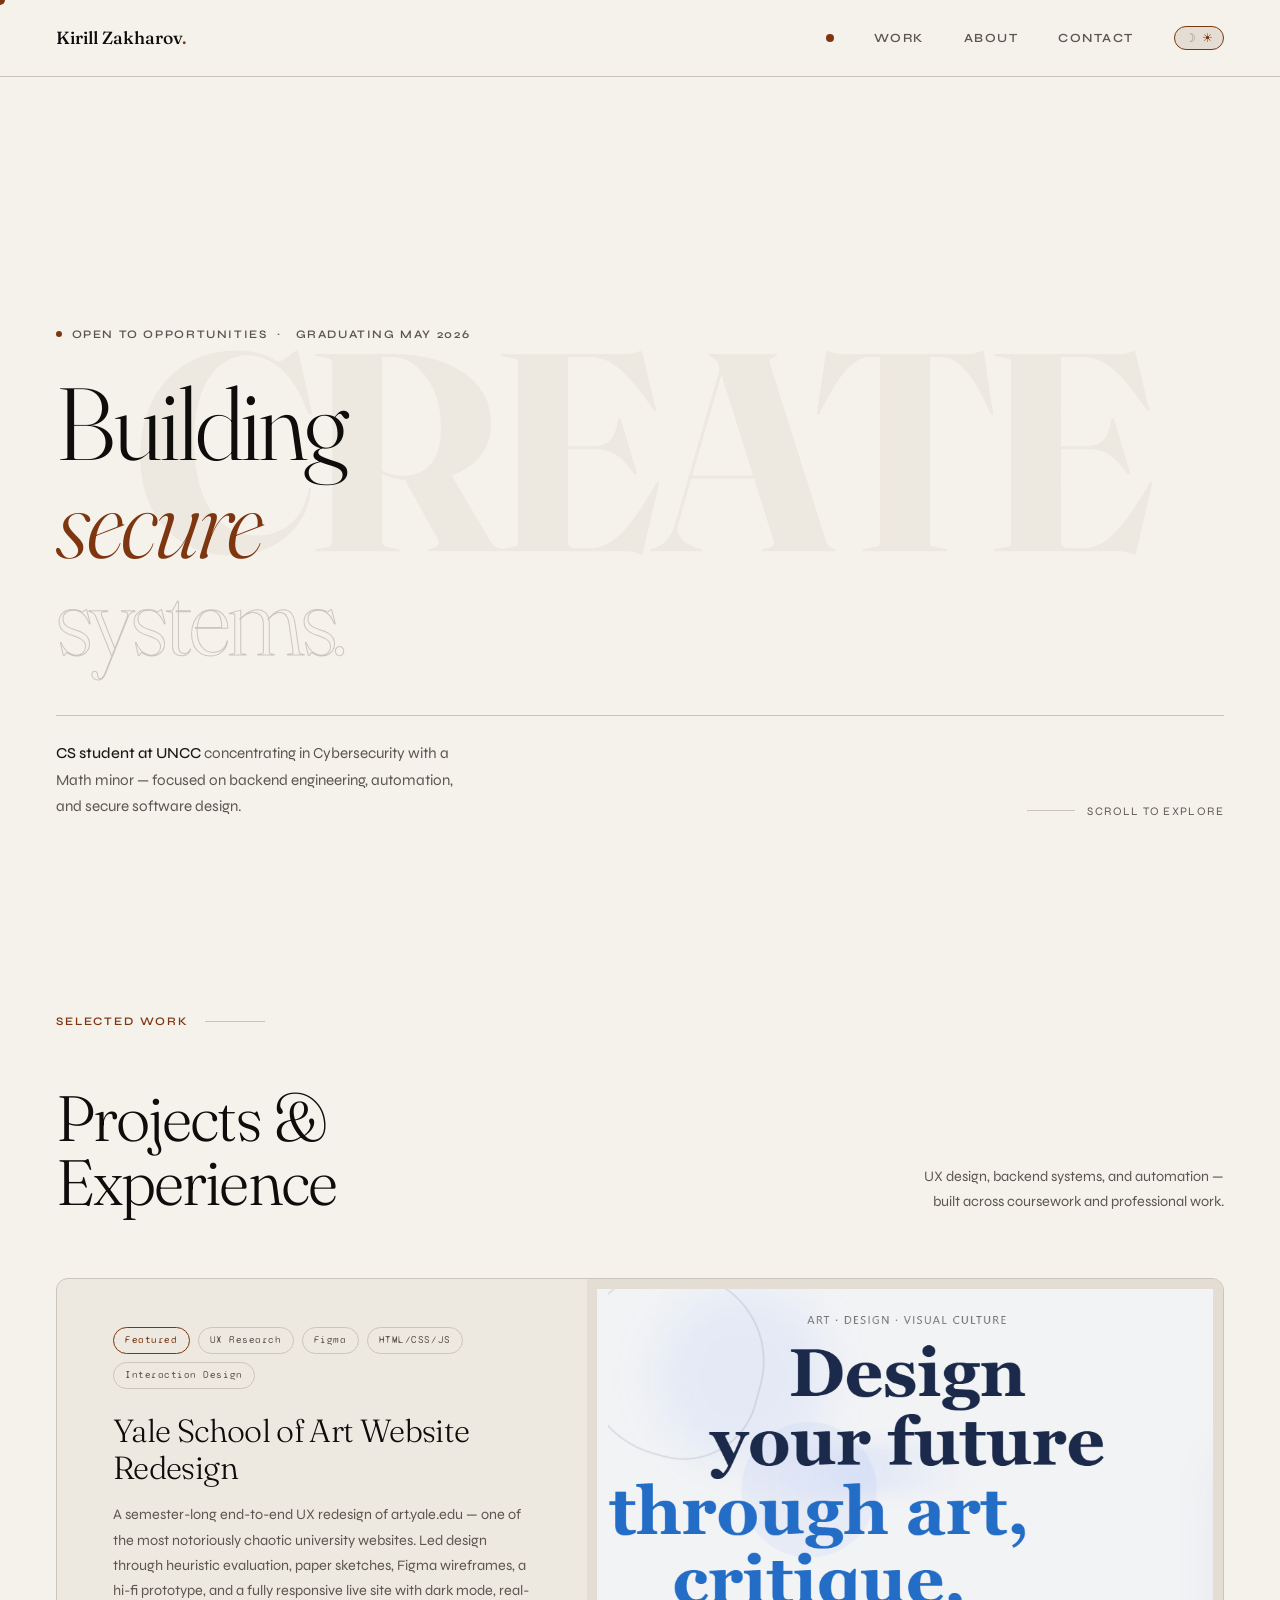
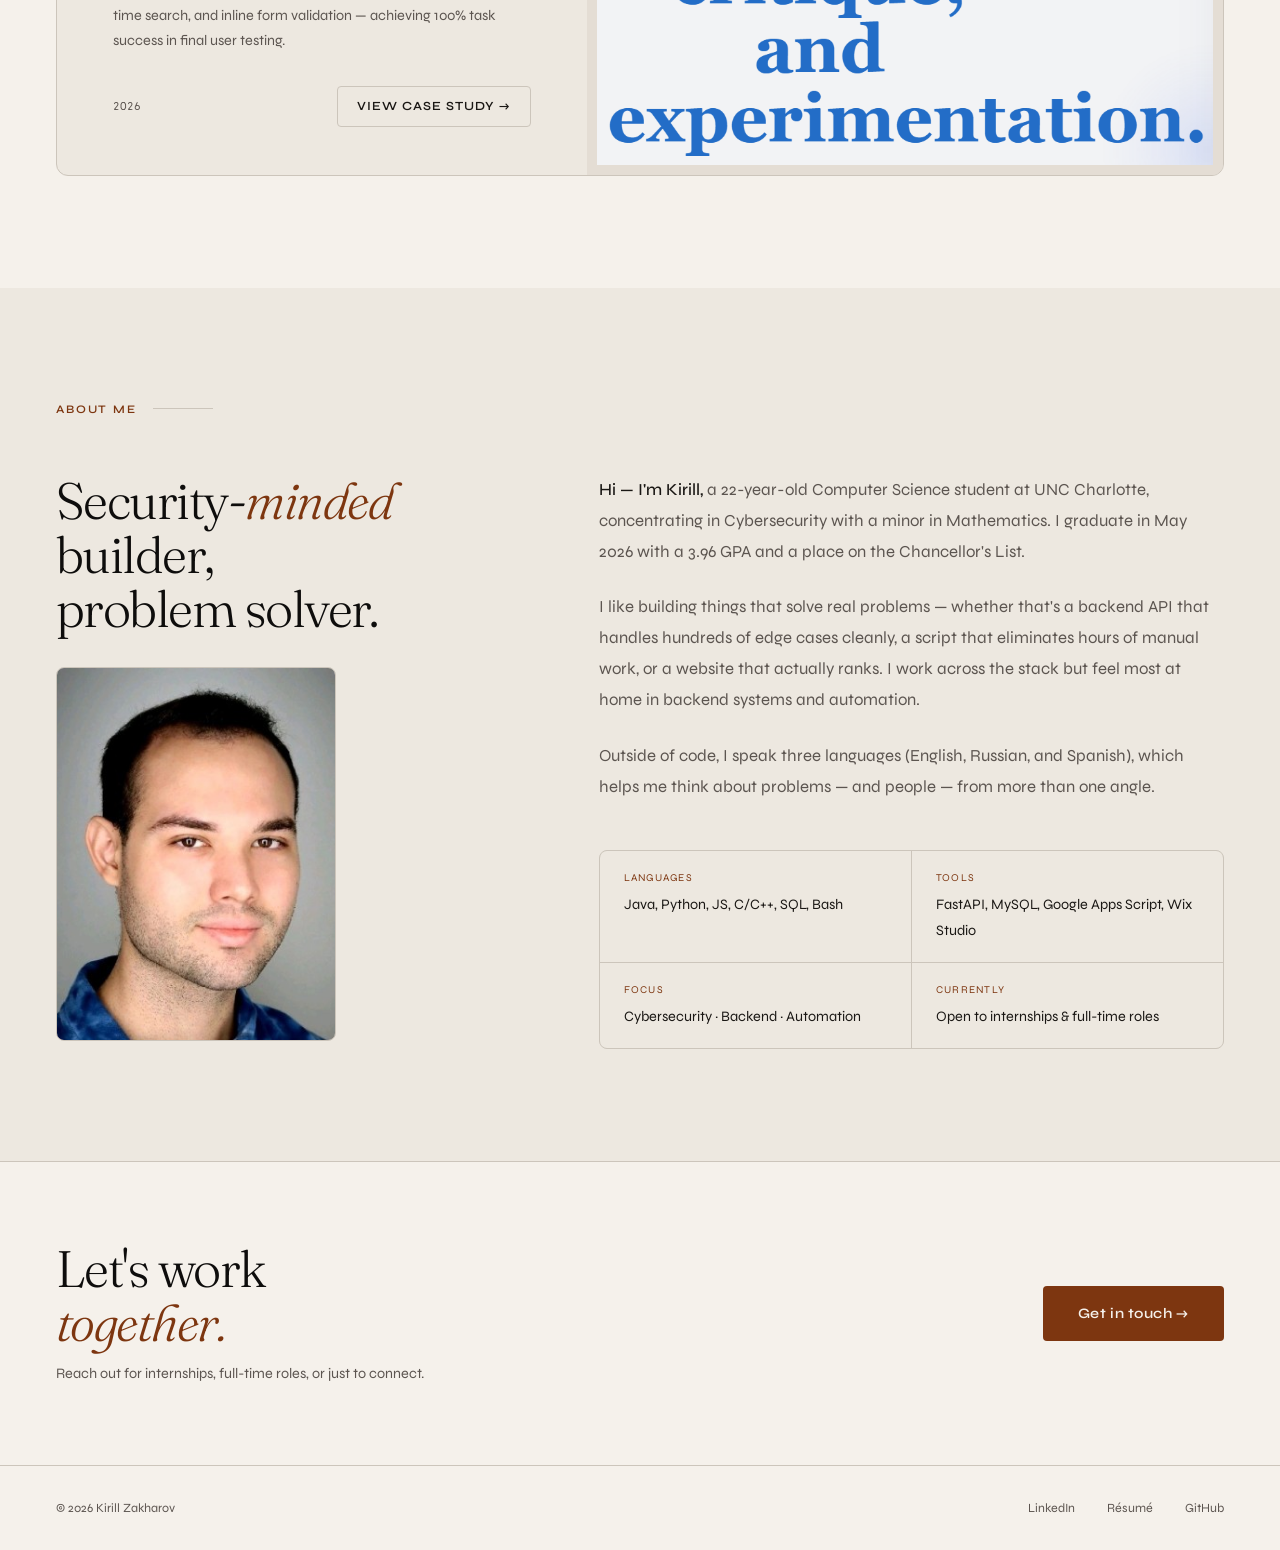
==== index.html @ 57b26640 "first commit" ====
<!doctype html>
<html lang="en">
  <head>
    <meta charset="UTF-8" />
    <meta name="viewport" content="width=device-width, initial-scale=1.0" />
    <title>Kirill Zakharov — Portfolio</title>
    <link rel="preconnect" href="https://fonts.googleapis.com" />
    <link
      href="https://fonts.googleapis.com/css2?family=Fraunces:ital,opsz,wght@0,9..144,300;0,9..144,500;0,9..144,700;1,9..144,300;1,9..144,500&family=Syne:wght@400;500;600;700&family=Syne+Mono&display=swap"
      rel="stylesheet"
    />
    <link rel="stylesheet" href="./css/style.css" />
  </head>
  <body>
    <div class="cursor" id="cursor"></div>

    <nav>
      <a href="#" class="nav-logo"
        ><span>Kirill Zakharov</span><span>.</span></a
      >
      <div class="nav-right">
        <div class="nav-dot"></div>
        <a href="#work">Work</a>
        <a href="#about">About</a>
        <a href="#contact">Contact</a>
        <button
          class="mode-toggle"
          id="mode-toggle"
          aria-label="Toggle color mode"
        ></button>
      </div>
    </nav>

    <!-- HERO -->
    <div class="hero">
      <div class="hero-bg-text">CREATE</div>
      <div class="hero-status">
        Open to opportunities &nbsp;·&nbsp;
        <span>Graduating May 2026</span>
      </div>
      <h1>
        <span>Building</span><br />
        <em>secure</em><br />
        <span class="outline">systems.</span>
      </h1>
      <div class="hero-divider"></div>
      <div class="hero-bottom">
        <p class="hero-desc">
          <strong>CS student at UNCC</strong> concentrating in Cybersecurity
          with a Math minor — focused on backend engineering, automation, and
          secure software design.
        </p>
        <div class="hero-scroll">
          <div class="scroll-line"></div>
          Scroll to explore
        </div>
      </div>
    </div>

    <!-- WORK -->
    <div class="section" id="work">
      <div class="section-eyebrow">Selected Work</div>
      <div class="work-header">
        <h2>Projects &amp;<br />Experience</h2>
        <p>
          UX design, backend systems, and automation — built across coursework
          and professional work.
        </p>
      </div>

      <div class="case-studies">
        <!-- FEATURED: Yale School of Art Redesign -->
        <div class="cs-card" data-delay="0">
          <div class="cs-info">
            <div>
              <div class="cs-tags">
                <span class="cs-tag featured">Featured</span>
                <span class="cs-tag">UX Research</span>
                <span class="cs-tag">Figma</span>
                <span class="cs-tag">HTML/CSS/JS</span>
                <span class="cs-tag">Interaction Design</span>
              </div>
              <h3>Yale School of Art Website Redesign</h3>
              <p>
                A semester-long end-to-end UX redesign of art.yale.edu — one of
                the most notoriously chaotic university websites. Led design
                through heuristic evaluation, paper sketches, Figma wireframes,
                a hi-fi prototype, and a fully responsive live site with dark
                mode, real-time search, and inline form validation — achieving
                100% task success in final user testing.
              </p>
            </div>
            <div class="cs-footer">
              <span class="cs-year">2026</span>
              <a href="case-study.html" class="cs-link">View Case Study →</a>
            </div>
          </div>
          <div class="cs-image">
            <img
              src="./files/yalecover.png"
              alt="Yale School of Art Redesign Screenshot"
            />
          </div>
        </div>
      </div>
    </div>

    <!-- ABOUT -->
    <div id="about">
      <div class="inner">
        <div class="section-eyebrow">About Me</div>
        <div class="about-grid">
          <div class="about-left">
            <h2>Security-<em>minded</em><br />builder,<br />problem solver.</h2>
            <div class="about-photo">
              <img
                src="./files/1727371143587.jpg"
                alt="Kirill Zakharov Photo"
              />
            </div>
          </div>
          <div class="about-right">
            <p>
              <strong>Hi — I'm Kirill,</strong> a 22-year-old Computer Science
              student at UNC Charlotte, concentrating in Cybersecurity with a
              minor in Mathematics. I graduate in May 2026 with a 3.96 GPA and a
              place on the Chancellor's List.
            </p>
            <p>
              I like building things that solve real problems — whether that's a
              backend API that handles hundreds of edge cases cleanly, a script
              that eliminates hours of manual work, or a website that actually
              ranks. I work across the stack but feel most at home in backend
              systems and automation.
            </p>
            <p>
              Outside of code, I speak three languages (English, Russian, and
              Spanish), which helps me think about problems — and people — from
              more than one angle.
            </p>
            <div class="skills-grid">
              <div class="skill-item">
                <label>Languages</label>
                <span>Java, Python, JS, C/C++, SQL, Bash</span>
              </div>
              <div class="skill-item">
                <label>Tools</label>
                <span>FastAPI, MySQL, Google Apps Script, Wix Studio</span>
              </div>
              <div class="skill-item">
                <label>Focus</label>
                <span>Cybersecurity · Backend · Automation</span>
              </div>
              <div class="skill-item">
                <label>Currently</label>
                <span>Open to internships &amp; full-time roles</span>
              </div>
            </div>
          </div>
        </div>
      </div>
    </div>

    <!-- CONTACT -->
    <div id="contact">
      <div class="contact-strip">
        <div class="contact-left">
          <h2>Let's work<br /><em>together.</em></h2>
          <p>Reach out for internships, full-time roles, or just to connect.</p>
        </div>
        <a
          href="mailto:kizakh0114@gmail.com"
          class="contact-btn"
          id="contact-email"
          >Get in touch →</a
        >
      </div>
    </div>

    <footer>
      <p>© 2026 Kirill Zakharov</p>
      <div class="footer-links">
        <a href="https://www.linkedin.com/in/kzakharo" target="_blank"
          >LinkedIn</a
        >
        <a href="./files/KZResume.pdf" target="_blank">Résumé</a>
        <a href="https://github.com/ZKirill01" target="_blank">GitHub</a>
      </div>
    </footer>

    <script src="./js/script.js"></script>
  </body>
</html>
---- css/style.css ----
:root {
  --bg: #0e0d0c;
  --bg2: #161513;
  --bg3: #1e1c1a;
  --border: #2d2a27;
  --text: #ede8e0;
  --muted: #9a9288; /* contrast ≥6.3:1 on all dark bgs */
  --accent: #e8894a; /* contrast 7.5:1 on dark bg */
  --accent2: #c96b28;
  --warn: #d4834a; /* change-problem text – 6.2:1 on bg2 */
  --white: #f5f1eb;
}

:root.light {
  --bg: #f5f1eb;
  --bg2: #ede8e0;
  --bg3: #e4ddd4;
  --border: #ccc5bb;
  --text: #1a1714;
  --muted: #5c5550; /* contrast ≥6.5:1 on all light bgs */
  --accent: #7d3610; /* contrast 7.75:1 on light bg – passes small text */
  --accent2: #5a2308;
  --warn: #7a3510; /* 7.35:1 on light bg2 */
  --white: #0e0d0c;
}

/* ─── MODE TOGGLE ─── */
.mode-toggle {
  background: var(--bg3);
  border: 1px solid var(--border);
  border-radius: 20px;
  display: flex;
  align-items: center;
  gap: 0.35rem;
  padding: 0.3rem 0.65rem;
  transition: border-color 0.3s;
  width: auto;
  height: auto;
  position: static;
  flex-shrink: 0;
}
/* Moon icon – active in dark mode */
.mode-toggle::before {
  content: "☽";
  font-size: 0.75rem;
  color: var(--accent);
  line-height: 1;
  transition:
    color 0.3s,
    opacity 0.3s;
  opacity: 1;
}
/* Sun icon – active in light mode */
.mode-toggle::after {
  content: "☀";
  font-size: 0.75rem;
  color: var(--muted);
  line-height: 1;
  opacity: 0.55;
  transition:
    color 0.3s,
    opacity 0.3s;
  /* reset old dot styles */
  position: static;
  width: auto;
  height: auto;
  border-radius: 0;
  background: none;
  top: auto;
  left: auto;
  transform: none;
}
:root.light .mode-toggle::before {
  color: var(--muted);
  opacity: 0.55;
}
:root.light .mode-toggle::after {
  color: var(--accent);
  opacity: 1;
}
:root.light .mode-toggle {
  border-color: var(--accent);
}

/* ─── FOCUS STYLES (WCAG AA) ─── */
:focus-visible {
  outline: 2px solid var(--accent);
  outline-offset: 3px;
  border-radius: 3px;
}

/* ─── RESET ─── */
*,
*::before,
*::after {
  box-sizing: border-box;
  margin: 0;
  padding: 0;
}
html {
  scroll-behavior: smooth;
}

body {
  font-family: "Syne", sans-serif;
  background: var(--bg);
  color: var(--text);
  font-size: 100%; /* respects browser/user font-size preference */
  line-height: 1.6;
  cursor: none;
  overflow-x: hidden;
}

.cursor {
  position: fixed;
  width: 0.625rem;
  height: 0.625rem;
  background: var(--accent);
  border-radius: 50%;
  pointer-events: none;
  z-index: 9999;
  transform: translate(-50%, -50%);
  transition:
    width 0.25s,
    height 0.25s,
    background 0.25s;
}
.cursor.hovering {
  width: 2.25rem;
  height: 2.25rem;
  background: transparent;
  border: 1.5px solid var(--accent);
}

/* ─── NAV ─── */
nav {
  position: fixed;
  top: 0;
  left: 0;
  right: 0;
  z-index: 100;
  display: flex;
  justify-content: space-between;
  align-items: center;
  padding: 1.5rem 3.5rem;
  background: var(--bg);
  border-bottom: 1px solid var(--border);
}

.nav-logo {
  font-family: "Fraunces", serif;
  font-size: 1.1rem;
  font-weight: 500;
  color: var(--white);
  text-decoration: none;
}
.nav-logo span:last-child {
  color: var(--accent);
}

.nav-right {
  display: flex;
  align-items: center;
  gap: 2.5rem;
}

.nav-right a {
  font-size: 0.78rem;
  font-weight: 600;
  letter-spacing: 0.12em;
  text-transform: uppercase;
  color: var(--muted); /* 6.33:1 dark / 6.50:1 light – passes */
  text-decoration: none;
  transition: color 0.2s;
}
.nav-right a:hover {
  color: var(--text);
}

.nav-dot {
  width: 0.5rem;
  height: 0.5rem;
  background: var(--accent);
  border-radius: 50%;
  animation: pulse 2.5s ease-in-out infinite;
  flex-shrink: 0;
}
@keyframes pulse {
  0%,
  100% {
    opacity: 1;
    transform: scale(1);
  }
  50% {
    opacity: 0.5;
    transform: scale(0.7);
  }
}

/* ─── HERO ─── */
.hero {
  min-height: 100vh;
  display: flex;
  flex-direction: column;
  justify-content: flex-end;
  padding: 0 3.5rem 5rem;
  position: relative;
  overflow: hidden;
}

.hero-bg-text {
  position: absolute;
  top: 50%;
  left: 50%;
  transform: translate(-50%, -50%);
  font-family: "Fraunces", serif;
  font-size: clamp(10rem, 22vw, 22rem);
  font-weight: 700;
  color: var(--bg2);
  white-space: nowrap;
  pointer-events: none;
  user-select: none;
  letter-spacing: -0.04em;
  line-height: 1;
  /* decorative watermark – ARIA hidden via pointer-events/user-select */
  aria-hidden: true;
}

.hero-status {
  display: flex;
  align-items: center;
  gap: 0.6rem;
  font-size: 0.72rem;
  font-weight: 600;
  letter-spacing: 0.14em;
  text-transform: uppercase;
  color: var(--muted);
  margin-bottom: 2rem;
  position: relative;
  z-index: 1;
  animation: fadeUp 0.6s ease 0.2s both;
}
.hero-status::before {
  content: "";
  display: block;
  width: 0.375rem;
  height: 0.375rem;
  border-radius: 50%;
  background: var(--accent);
  flex-shrink: 0;
}

.hero h1 {
  font-family: "Fraunces", serif;
  font-size: clamp(3.5rem, 8vw, 8rem);
  font-weight: 300;
  line-height: 0.95;
  letter-spacing: -0.03em;
  color: var(--white);
  position: relative;
  z-index: 1;
  margin-bottom: 3rem;
  animation: fadeUp 0.8s ease 0.35s both;
}
.hero h1 em {
  font-style: italic;
  color: var(--accent);
}
.hero h1 .outline {
  -webkit-text-stroke: 1px var(--border);
  color: transparent;
}

.hero-divider {
  width: 100%;
  height: 1px;
  background: var(--border);
  margin-bottom: 1.5rem;
  position: relative;
  z-index: 1;
}

.hero-bottom {
  display: flex;
  justify-content: space-between;
  align-items: flex-end;
  position: relative;
  z-index: 1;
  animation: fadeUp 0.6s ease 0.6s both;
  gap: 2rem;
  flex-wrap: wrap;
}

.hero-desc {
  max-width: 400px;
  font-size: 0.95rem;
  color: var(--muted);
  line-height: 1.75;
}
.hero-desc strong {
  color: var(--text);
  font-weight: 500;
}

.hero-scroll {
  display: flex;
  align-items: center;
  gap: 0.8rem;
  font-size: 0.72rem;
  letter-spacing: 0.12em;
  text-transform: uppercase;
  color: var(--muted);
  flex-shrink: 0;
}

.scroll-line {
  width: 3rem;
  height: 1px;
  background: var(--border);
  position: relative;
  overflow: hidden;
}
.scroll-line::after {
  content: "";
  position: absolute;
  top: 0;
  left: -100%;
  width: 100%;
  height: 100%;
  background: var(--accent);
  animation: scanline 2s ease-in-out infinite;
}
@keyframes scanline {
  0% {
    left: -100%;
  }
  50%,
  100% {
    left: 100%;
  }
}

@keyframes fadeUp {
  from {
    opacity: 0;
    transform: translateY(20px);
  }
  to {
    opacity: 1;
    transform: translateY(0);
  }
}

/* ─── SECTIONS ─── */
.section {
  padding: 7rem 3.5rem;
  max-width: 1300px;
  margin: 0 auto;
}

.section-eyebrow {
  display: flex;
  align-items: center;
  gap: 1rem;
  font-size: 0.72rem;
  font-weight: 600;
  letter-spacing: 0.16em;
  text-transform: uppercase;
  color: var(--accent); /* 7.5:1 dark / 7.75:1 light – passes */
  margin-bottom: 3.5rem;
}
.section-eyebrow::after {
  content: "";
  flex: 1;
  height: 1px;
  background: var(--border);
  max-width: 3.75rem;
}

/* ─── WORK ─── */
.work-header {
  display: flex;
  justify-content: space-between;
  align-items: flex-end;
  margin-bottom: 4rem;
  gap: 2rem;
}
.work-header h2 {
  font-family: "Fraunces", serif;
  font-size: clamp(2.5rem, 5vw, 4.5rem);
  font-weight: 300;
  line-height: 1;
  letter-spacing: -0.03em;
  color: var(--white);
}
.work-header p {
  max-width: 320px;
  font-size: 0.9rem;
  color: var(--muted);
  line-height: 1.7;
  text-align: right;
}

.case-studies {
  display: flex;
  flex-direction: column;
  gap: 2px;
}

.cs-card {
  background: var(--bg2);
  border: 1px solid var(--border);
  border-radius: 0.75rem;
  overflow: hidden;
  display: grid;
  grid-template-columns: 1fr 1.2fr;
  min-height: 360px;
  opacity: 0;
  transform: translateY(40px);
  transition:
    opacity 0.6s ease,
    transform 0.6s ease,
    border-color 0.3s;
}
.cs-card.visible {
  opacity: 1;
  transform: translateY(0);
}
.cs-card:hover {
  border-color: var(--accent);
}
.cs-card:nth-child(even) {
  grid-template-columns: 1.2fr 1fr;
}
.cs-card:nth-child(even) .cs-info {
  order: 2;
}
.cs-card:nth-child(even) .cs-image {
  order: 1;
}

.cs-info {
  padding: 3rem 3.5rem;
  display: flex;
  flex-direction: column;
  justify-content: space-between;
}

.cs-tags {
  display: flex;
  gap: 0.5rem;
  flex-wrap: wrap;
  margin-bottom: 1.5rem;
}
.cs-tag {
  font-family: "Syne Mono", monospace;
  font-size: 0.65rem;
  padding: 0.25rem 0.7rem;
  border: 1px solid var(--border);
  border-radius: 20px;
  color: var(--muted); /* 5.9:1 dark bg2 / 6.0:1 light bg2 – passes */
  letter-spacing: 0.05em;
}
.cs-tag.featured {
  border-color: var(--accent);
  color: var(--accent);
}

.cs-info h3 {
  font-family: "Fraunces", serif;
  font-size: clamp(1.6rem, 2.5vw, 2.2rem);
  font-weight: 300;
  line-height: 1.15;
  letter-spacing: -0.02em;
  color: var(--white);
  margin-bottom: 1rem;
}
.cs-info p {
  font-size: 0.9rem;
  color: var(--muted);
  line-height: 1.75;
  flex-grow: 1;
  margin-bottom: 2rem;
}

.cs-footer {
  display: flex;
  justify-content: space-between;
  align-items: center;
}
.cs-year {
  font-family: "Syne Mono", monospace;
  font-size: 0.72rem;
  color: var(--muted);
}
.cs-link {
  display: inline-flex;
  align-items: center;
  gap: 0.5rem;
  font-size: 0.78rem;
  font-weight: 600;
  letter-spacing: 0.08em;
  text-transform: uppercase;
  color: var(--text);
  text-decoration: none;
  padding: 0.6rem 1.2rem;
  border: 1px solid var(--border);
  border-radius: 4px;
  transition:
    background 0.2s,
    border-color 0.2s,
    color 0.2s;
}
.cs-link:hover {
  background: var(--accent);
  border-color: var(--accent);
  color: var(--bg); /* 7.5:1 dark / 7.75:1 light – passes */
}

.cs-image {
  background: var(--bg3);
  display: flex;
  align-items: center;
  justify-content: center;
  position: relative;
  overflow: hidden;
  min-height: 280px;
}

.cs-image-inner {
  width: 100%;
  height: 100%;
  display: flex;
  flex-direction: column;
  align-items: center;
  justify-content: center;
  gap: 0.8rem;
  color: var(--muted);
  transition: color 0.2s;
  padding: 2rem;
}
.cs-image:hover .cs-image-inner {
  color: var(--accent);
}
.cs-image-inner svg {
  width: 2rem;
  height: 2rem;
  opacity: 0.6;
}
.cs-image-inner span {
  font-size: 0.72rem;
  letter-spacing: 0.1em;
  text-transform: uppercase;
  /* no opacity reduction – muted color already handles de-emphasis */
}
.cs-image img {
  padding: 10px;
  width: 100%;
  height: 100%;
  object-fit: cover;
  display: block;
}

.cs-image-number {
  position: absolute;
  bottom: 1.5rem;
  right: 2rem;
  font-family: "Fraunces", serif;
  font-size: 5rem;
  font-weight: 700;
  color: rgba(255, 255, 255, 0.04);
  line-height: 1;
  pointer-events: none;
  user-select: none;
}

/* ─── ABOUT ─── */
#about {
  background: var(--bg2);
  max-width: none;
  padding: 0;
}
#about .inner {
  max-width: 1300px;
  margin: 0 auto;
  padding: 7rem 3.5rem;
}

.about-grid {
  display: grid;
  grid-template-columns: 1fr 1.4fr;
  gap: 6rem;
  align-items: start;
}

.about-left h2 {
  font-family: "Fraunces", serif;
  font-size: clamp(2.5rem, 4vw, 3.8rem);
  font-weight: 300;
  line-height: 1.05;
  letter-spacing: -0.03em;
  color: var(--white);
  margin-bottom: 2rem;
}
.about-left h2 em {
  font-style: italic;
  color: var(--accent);
}

.about-photo {
  width: 100%;
  max-width: 280px;
  aspect-ratio: 3/4;
  background: var(--bg3);
  border-radius: 0.5rem;
  overflow: hidden;
  display: flex;
  align-items: center;
  justify-content: center;
  color: var(--muted);
  flex-direction: column;
  gap: 0.6rem;
  border: 1px solid var(--border);
  transition:
    border-color 0.2s,
    color 0.2s;
}
.about-photo:hover {
  border-color: var(--accent);
  color: var(--accent);
}
.about-photo input {
  display: none;
}
.about-photo svg {
  width: 2rem;
  height: 2rem;
  opacity: 0.5;
}
.about-photo span {
  font-size: 0.7rem;
  letter-spacing: 0.1em;
  text-transform: uppercase;
  /* no opacity – muted color handles contrast */
}
.about-photo img {
  width: 100%;
  height: 100%;
  object-fit: cover;
}

.about-right p {
  font-size: 1.05rem;
  color: var(--muted);
  line-height: 1.85;
  margin-bottom: 1.5rem;
}
.about-right p strong {
  color: var(--text);
  font-weight: 500;
}

.skills-grid {
  display: grid;
  grid-template-columns: 1fr 1fr;
  gap: 1px;
  background: var(--border);
  border: 1px solid var(--border);
  border-radius: 0.5rem;
  overflow: hidden;
  margin-top: 3rem;
}
.skill-item {
  background: var(--bg2);
  padding: 1.2rem 1.5rem;
}
.skill-item label {
  display: block;
  font-size: 0.65rem;
  letter-spacing: 0.12em;
  text-transform: uppercase;
  color: var(--accent); /* 7.5:1 dark / 7.75:1 light – passes for 0.65rem */
  margin-bottom: 0.3rem;
}
.skill-item span {
  font-size: 0.9rem;
  color: var(--text);
}

/* ─── CONTACT ─── */
.contact-strip {
  padding: 5rem 3.5rem;
  display: flex;
  align-items: center;
  justify-content: space-between;
  gap: 3rem;
  border-top: 1px solid var(--border);
  max-width: 1300px;
  margin: 0 auto;
  flex-wrap: wrap;
}
.contact-left h2 {
  font-family: "Fraunces", serif;
  font-size: clamp(2rem, 4vw, 3.5rem);
  font-weight: 300;
  line-height: 1.05;
  letter-spacing: -0.03em;
  color: var(--white);
}
.contact-left h2 em {
  font-style: italic;
  color: var(--accent);
}
.contact-left p {
  color: var(--muted);
  font-size: 0.9rem;
  margin-top: 0.8rem;
}

.contact-btn {
  flex-shrink: 0;
  display: inline-flex;
  align-items: center;
  gap: 0.8rem;
  background: var(--accent);
  color: var(--bg); /* 7.5:1 dark / 7.75:1 light – passes */
  text-decoration: none;
  padding: 1rem 2.2rem;
  border-radius: 4px;
  font-weight: 600;
  font-size: 0.9rem;
  letter-spacing: 0.04em;
  transition:
    background 0.2s,
    transform 0.2s;
}
.contact-btn:hover {
  background: var(--accent2);
  transform: translateY(-2px);
}

/* ─── FOOTER ─── */
footer {
  border-top: 1px solid var(--border);
  padding: 2rem 3.5rem;
  display: flex;
  justify-content: space-between;
  align-items: center;
  max-width: 1300px;
  margin: 0 auto;
  flex-wrap: wrap;
  gap: 1rem;
}
footer p {
  font-size: 0.78rem;
  color: var(--muted);
}
.footer-links {
  display: flex;
  gap: 2rem;
}
.footer-links a {
  font-size: 0.78rem;
  color: var(--muted);
  text-decoration: none;
  transition: color 0.2s;
}
.footer-links a:hover {
  color: var(--text);
}

/* ─── RESPONSIVE ─── */
@media (max-width: 900px) {
  nav {
    padding: 1.2rem 1.8rem;
  }
  .hero {
    padding: 0 1.8rem 4rem;
  }
  .cs-card,
  .cs-card:nth-child(even) {
    grid-template-columns: 1fr;
  }
  .cs-card:nth-child(even) .cs-info {
    order: 1;
  }
  .cs-card:nth-child(even) .cs-image {
    order: 2;
  }
  .cs-image {
    min-height: 220px;
  }
  .about-grid {
    grid-template-columns: 1fr;
    gap: 3rem;
  }
  .about-photo {
    max-width: 100%;
    aspect-ratio: 4/3;
  }
  .section {
    padding: 5rem 1.8rem;
  }
  #about .inner {
    padding: 5rem 1.8rem;
  }
  .contact-strip {
    flex-direction: column;
    align-items: flex-start;
    padding: 4rem 1.8rem;
  }
  footer {
    padding: 2rem 1.8rem;
    flex-direction: column;
    align-items: flex-start;
  }
  .work-header {
    flex-direction: column;
    align-items: flex-start;
  }
  .work-header p {
    text-align: left;
  }
}
@media (max-width: 600px) {
  body {
    cursor: auto;
  }
  .cursor {
    display: none;
  }
  .skills-grid {
    grid-template-columns: 1fr;
  }
  .nav-right {
    gap: 1.2rem;
  }
  .hero-bottom {
    flex-direction: column;
    align-items: flex-start;
  }
}

/* Hard disable all native cursors */
* {
  cursor: none !important;
}

/* Reinforce for interactive elements */
a,
button,
input,
textarea,
select,
label {
  cursor: none !important;
}

/* Optional: disable pointer cursor on hover states too */
a:hover,
button:hover {
  cursor: none !important;
}
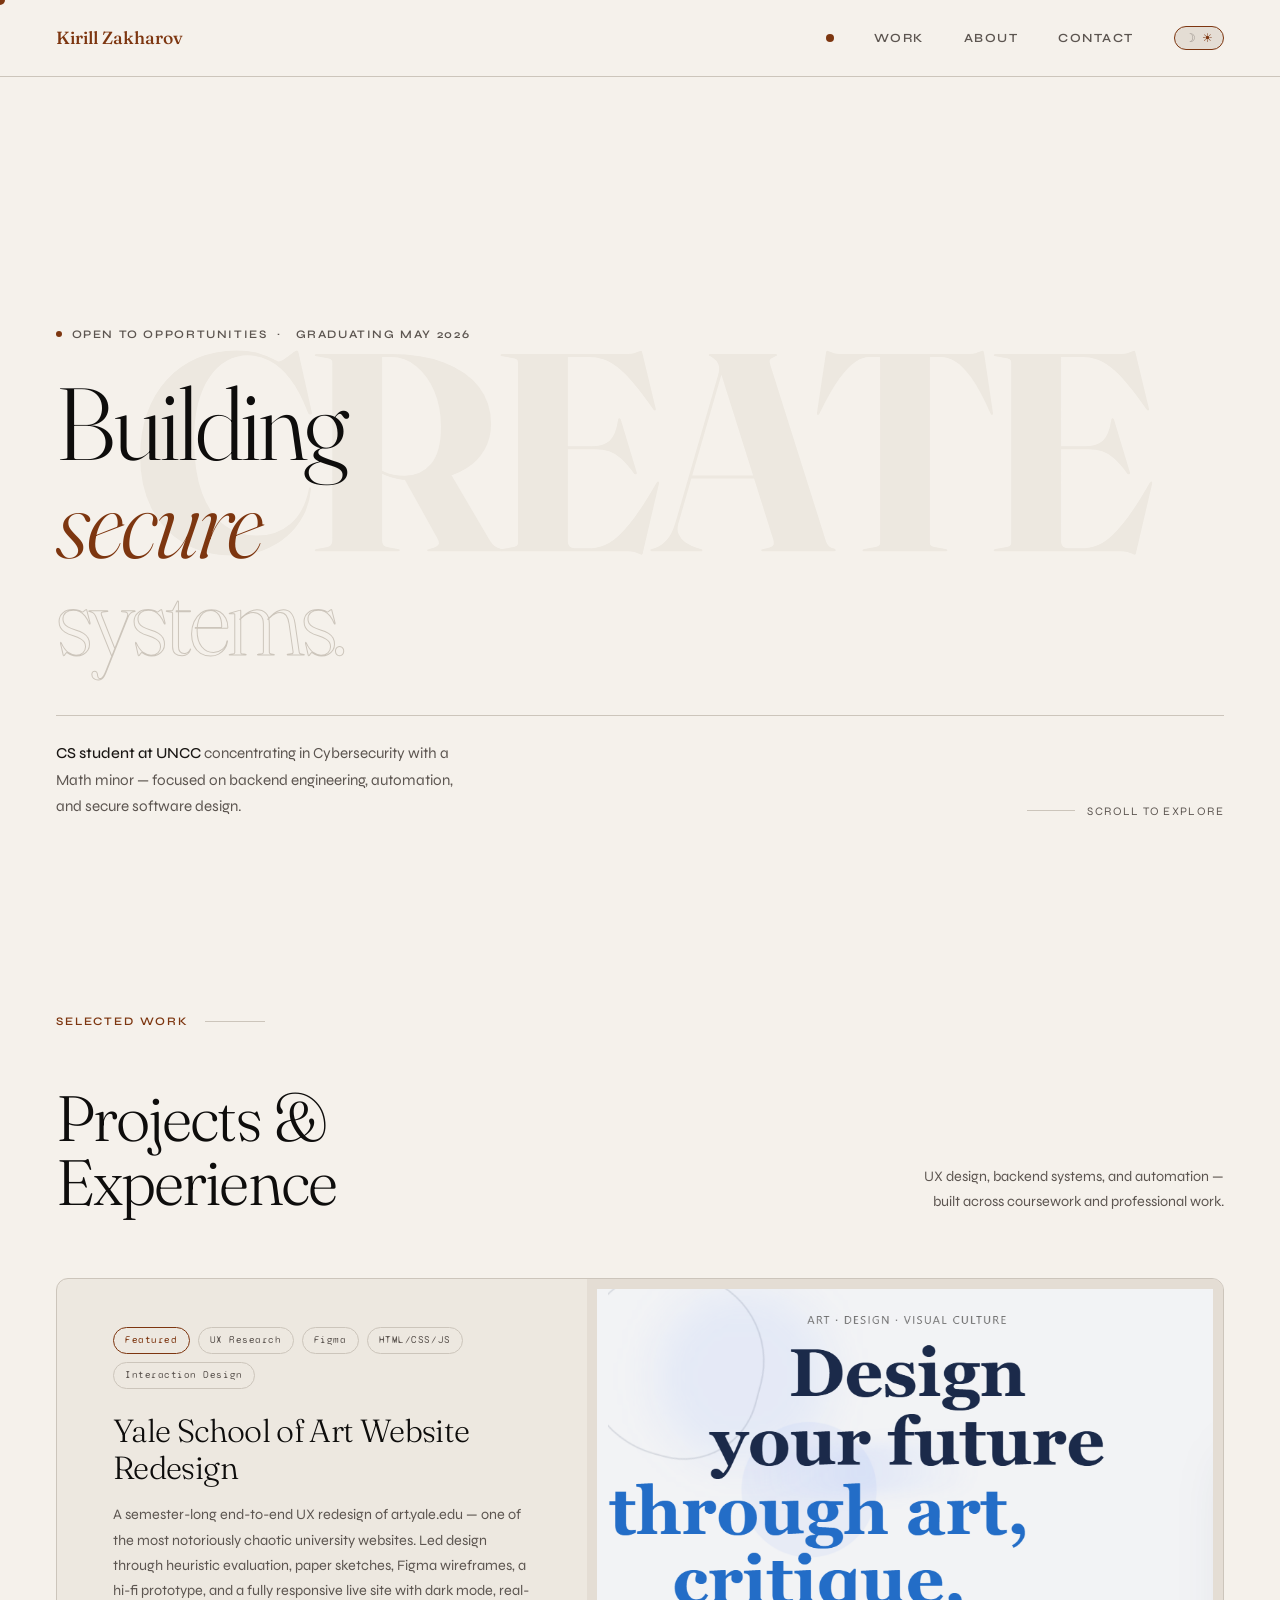
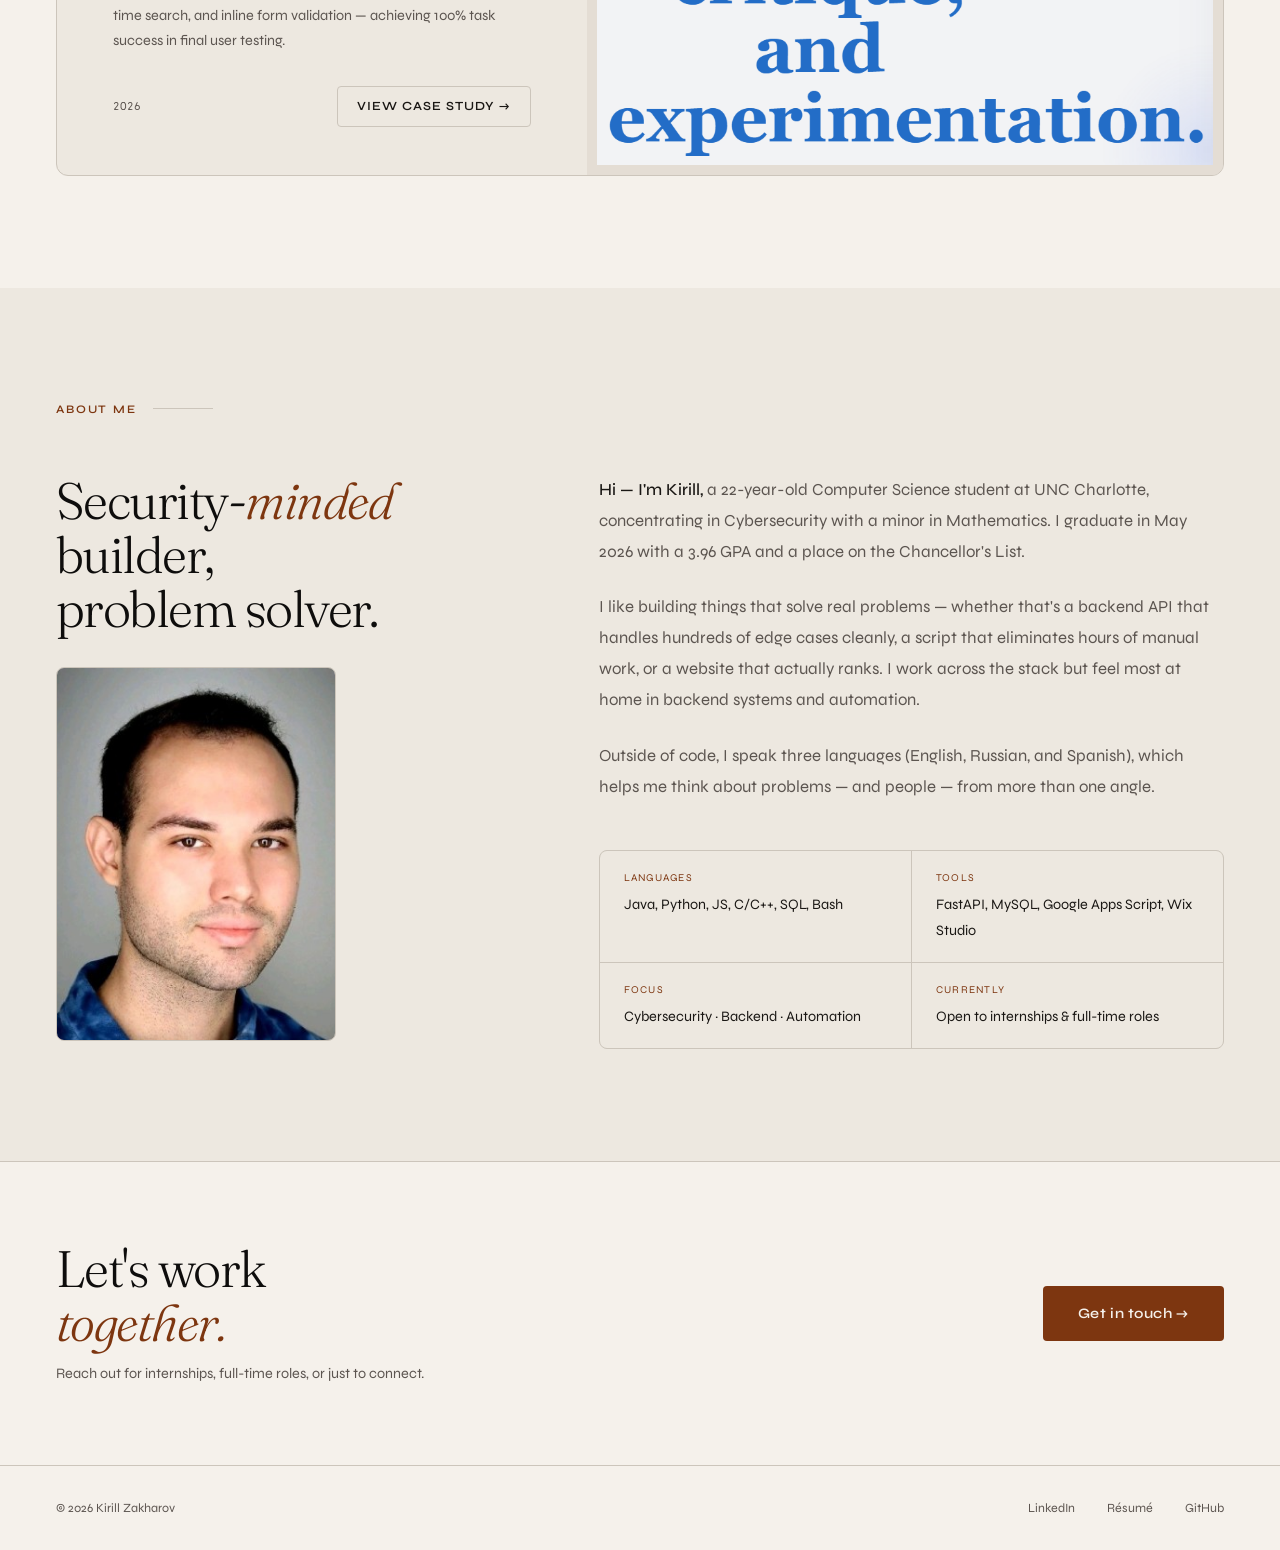
==== commit 10158a22: "Updated Name Color" ====
--- a/index.html
+++ b/index.html
@@ -15,9 +15,7 @@
     <div class="cursor" id="cursor"></div>
 
     <nav>
-      <a href="#" class="nav-logo"
-        ><span>Kirill Zakharov</span><span>.</span></a
-      >
+      <a href="#" class="nav-logo"><span>Kirill Zakharov</span> </a>
       <div class="nav-right">
         <div class="nav-dot"></div>
         <a href="#work">Work</a>
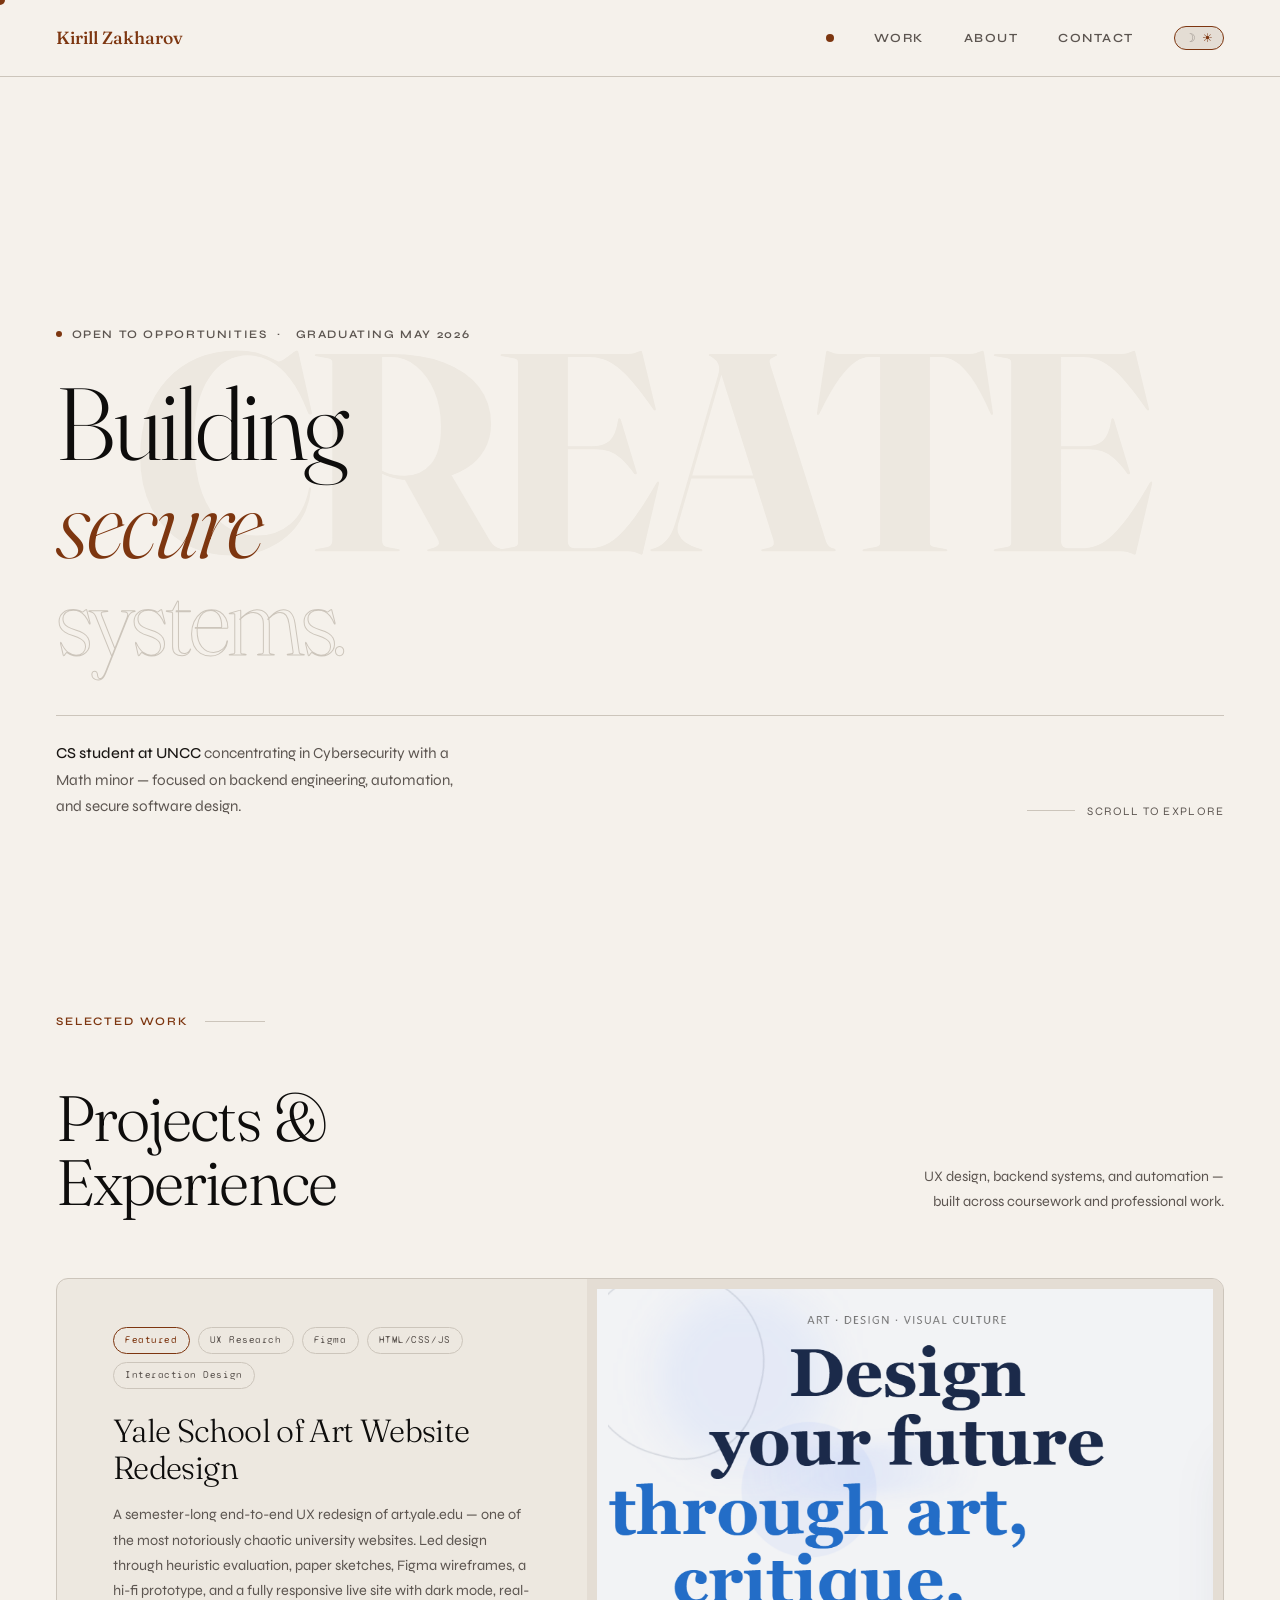
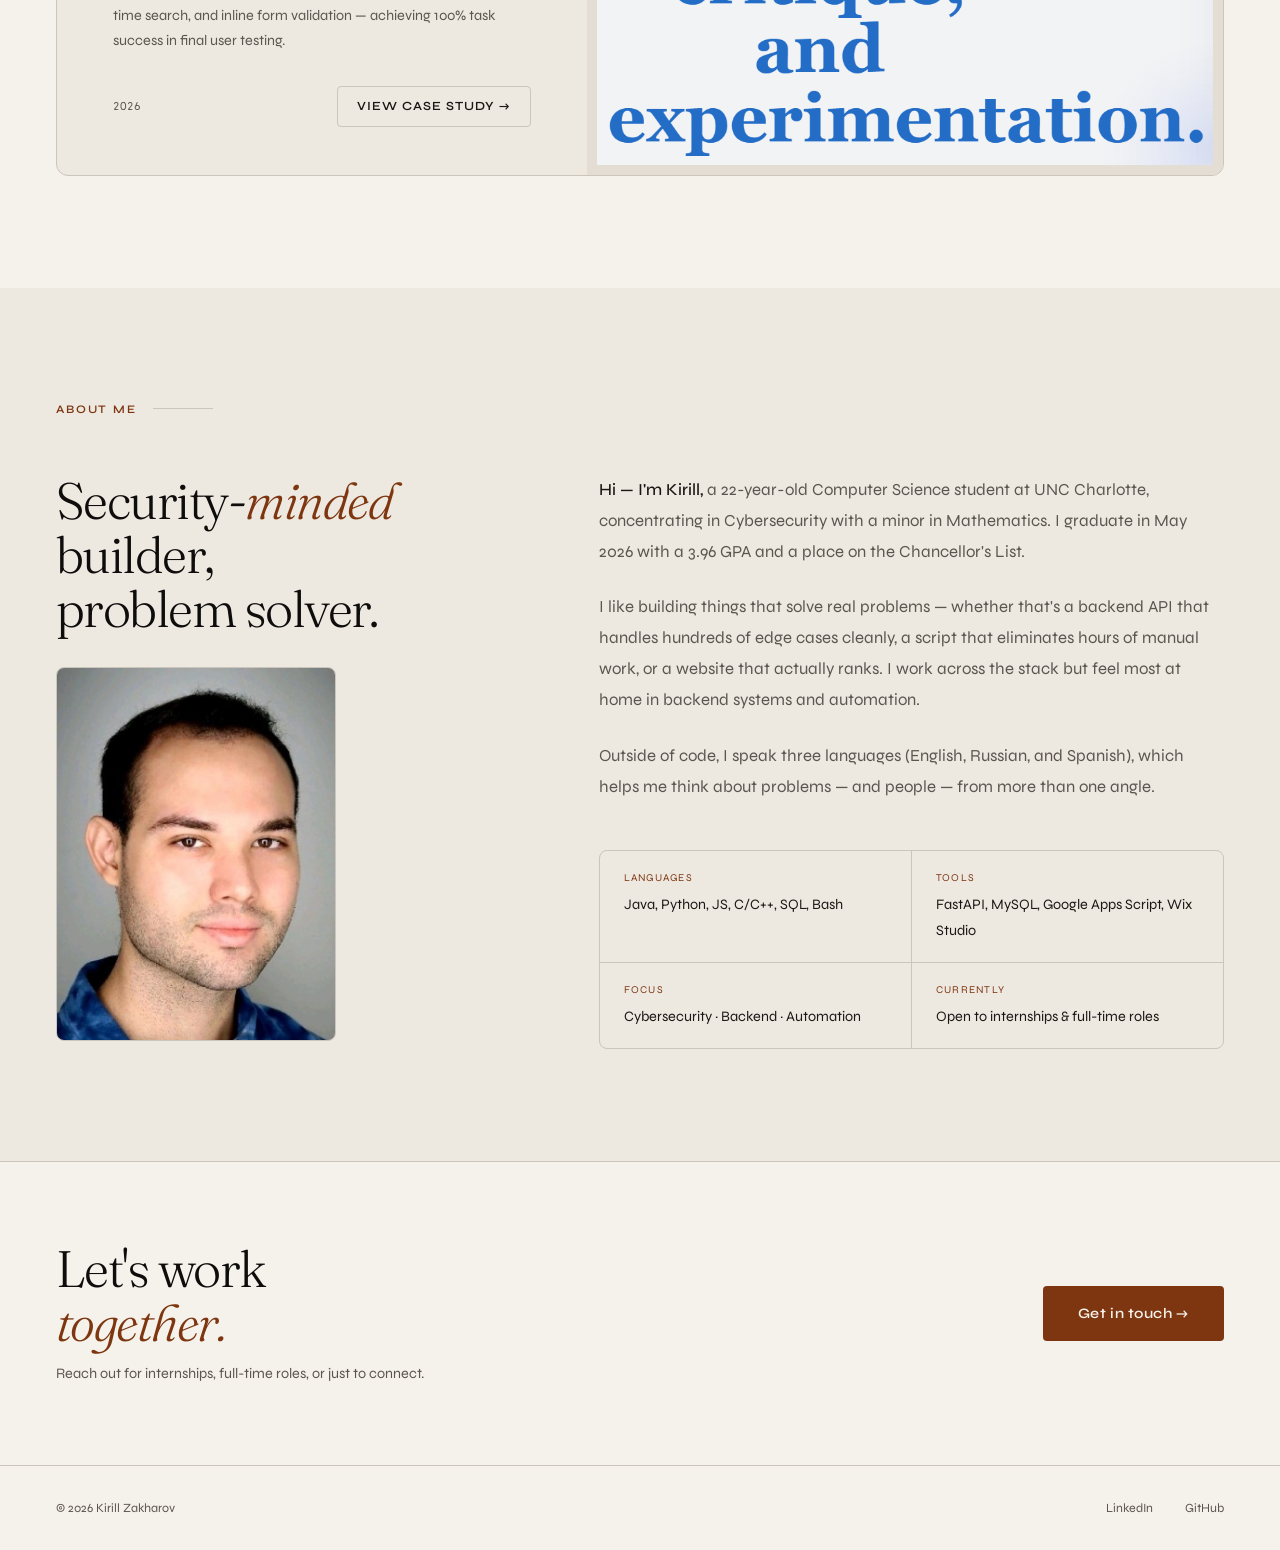
==== commit a5b8b091: "Removed Resume" ====
--- a/index.html
+++ b/index.html
@@ -4,6 +4,7 @@
     <meta charset="UTF-8" />
     <meta name="viewport" content="width=device-width, initial-scale=1.0" />
     <title>Kirill Zakharov — Portfolio</title>
+    <link rel="icon" type="image/png" href="./files/favicon.png" />
     <link rel="preconnect" href="https://fonts.googleapis.com" />
     <link
       href="https://fonts.googleapis.com/css2?family=Fraunces:ital,opsz,wght@0,9..144,300;0,9..144,500;0,9..144,700;1,9..144,300;1,9..144,500&family=Syne:wght@400;500;600;700&family=Syne+Mono&display=swap"
@@ -181,7 +182,6 @@
         <a href="https://www.linkedin.com/in/kzakharo" target="_blank"
           >LinkedIn</a
         >
-        <a href="./files/KZResume.pdf" target="_blank">Résumé</a>
         <a href="https://github.com/ZKirill01" target="_blank">GitHub</a>
       </div>
     </footer>
